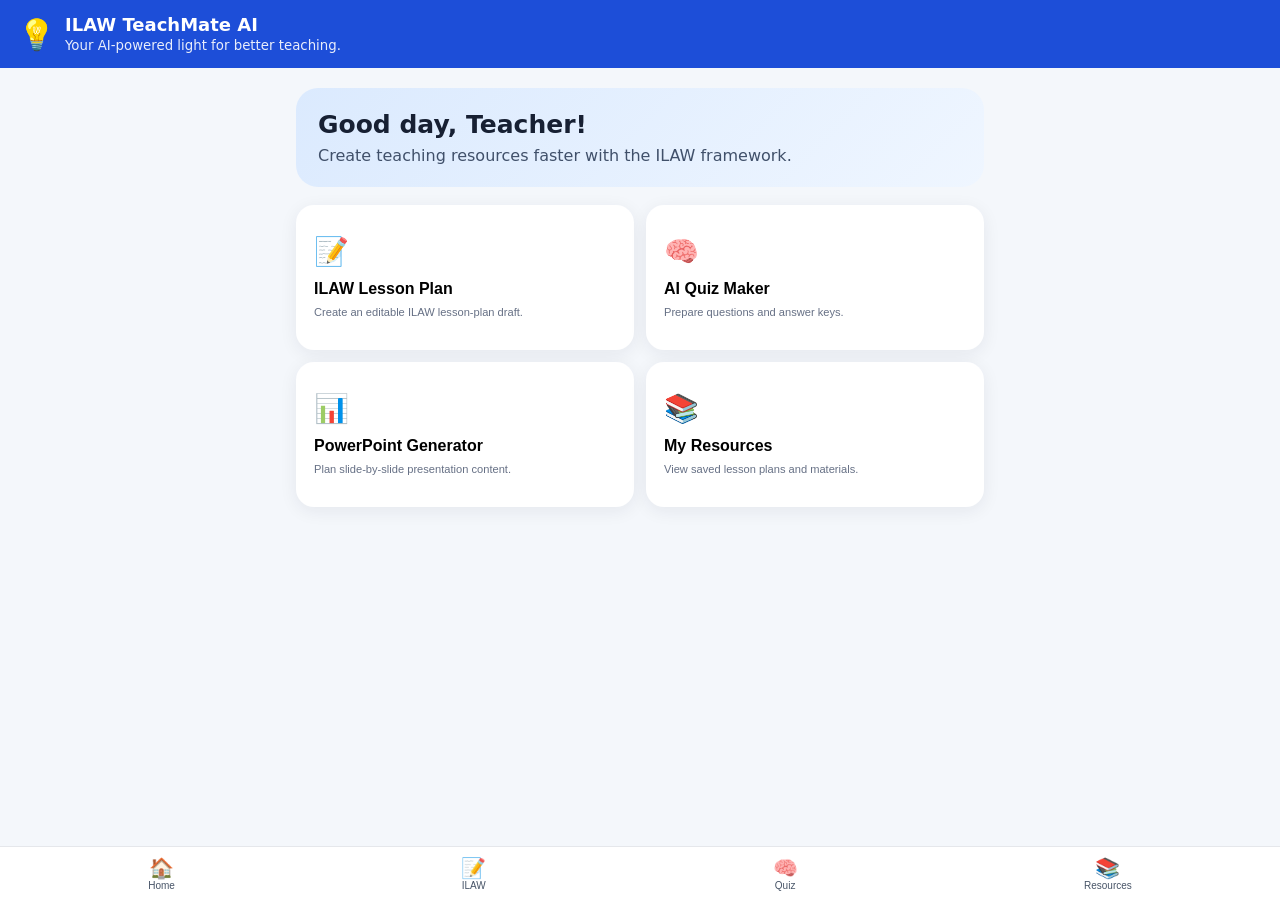
==== index.html @ 6d732baf "Add files via upload Add ILAW TeachMate Al web app" ====
<!doctype html>
<html lang="en">
<head>
<meta charset="UTF-8"><meta name="viewport" content="width=device-width,initial-scale=1">
<meta name="theme-color" content="#1d4ed8"><link rel="manifest" href="manifest.json">
<title>ILAW TeachMate AI</title><link rel="stylesheet" href="styles.css">
</head>
<body>
<header class="topbar"><div class="brand"><span class="logo">💡</span><div><b>ILAW TeachMate AI</b><small>Your AI-powered light for better teaching.</small></div></div></header>
<main class="container">
<section id="home" class="view active"><div class="hero"><h1>Good day, Teacher!</h1><p>Create teaching resources faster with the ILAW framework.</p></div>
<div class="grid">
<button class="card" onclick="show('lesson')"><span>📝</span><b>ILAW Lesson Plan</b><small>Create an editable ILAW lesson-plan draft.</small></button>
<button class="card" onclick="show('quiz')"><span>🧠</span><b>AI Quiz Maker</b><small>Prepare questions and answer keys.</small></button>
<button class="card" onclick="show('ppt')"><span>📊</span><b>PowerPoint Generator</b><small>Plan slide-by-slide presentation content.</small></button>
<button class="card" onclick="show('resources')"><span>📚</span><b>My Resources</b><small>View saved lesson plans and materials.</small></button>
</div></section>

<section id="lesson" class="view"><button class="back" onclick="show('home')">← Home</button><h2>📝 ILAW Lesson Plan Generator</h2>
<p class="muted">Enter your lesson details, then generate a structured draft for review.</p>
<div class="form">
<label>Grade Level<input id="grade" value="Grade 7"></label>
<label>Learning Area / Subject<input id="subject" value="Mathematics"></label>
<label>Curriculum<select id="curriculum"><option>MATATAG Curriculum</option><option>Other DepEd Curriculum</option><option>Custom School Template</option></select></label>
<label>Quarter / Term<input id="quarter" placeholder="e.g., Quarter 1"></label>
<label>Week / Date<input id="week" placeholder="e.g., Week 3 / August 4, 2026"></label>
<label>Time Allotment<input id="duration" value="45 minutes"></label>
<label>Topic<input id="topic" placeholder="e.g., Measures of Central Tendency"></label>
<label>Learning Competency<textarea id="competency" placeholder="Enter the learning competency"></textarea></label>
<label>Competency Code<input id="code" placeholder="Optional"></label>
<label>Learning Resources<textarea id="resources" placeholder="Books, modules, slides, manipulatives, websites, etc."></textarea></label>
<button class="primary" onclick="generateLesson()">✨ Generate ILAW Lesson Plan</button>
</div><div id="output" class="output hidden"></div></section>

<section id="quiz" class="view"><button class="back" onclick="show('home')">← Home</button><h2>🧠 AI Quiz Maker</h2><p class="muted">Prototype screen—live AI quiz generation can be connected through a secure backend.</p>
<div class="form"><label>Grade Level<input placeholder="Grade 7"></label><label>Subject<input placeholder="Mathematics"></label><label>Topic<input placeholder="Topic"></label><label>Number of Questions<input type="number" value="10"></label><label>Question Type<select><option>Multiple Choice</option><option>True or False</option><option>Mixed</option></select></label><button class="primary" onclick="alert('Quiz Generator is ready for AI backend integration.')">Generate Quiz</button></div></section>

<section id="ppt" class="view"><button class="back" onclick="show('home')">← Home</button><h2>📊 PowerPoint Generator</h2><p class="muted">Prototype screen—live PPTX generation can be connected through a secure backend.</p>
<div class="form"><label>Grade Level<input placeholder="Grade 7"></label><label>Subject<input placeholder="Mathematics"></label><label>Topic<input placeholder="Topic"></label><label>Number of Slides<input type="number" value="12"></label><button class="primary" onclick="alert('PowerPoint Generator is ready for AI and PPTX backend integration.')">Generate Presentation</button></div></section>

<section id="resources" class="view"><button class="back" onclick="show('home')">← Home</button><h2>📚 My Resources</h2><div id="saved"></div></section>
</main>
<nav class="bottom"><button onclick="show('home')">🏠<small>Home</small></button><button onclick="show('lesson')">📝<small>ILAW</small></button><button onclick="show('quiz')">🧠<small>Quiz</small></button><button onclick="show('resources')">📚<small>Resources</small></button></nav>
<script src="app.js"></script></body></html>
---- styles.css ----
*{box-sizing:border-box}body{margin:0;font-family:Inter,system-ui,-apple-system,Segoe UI,sans-serif;background:#f4f7fb;color:#172033}.topbar{background:#1d4ed8;color:#fff;padding:14px 18px;position:sticky;top:0;z-index:5}.brand{display:flex;align-items:center;gap:10px}.logo{font-size:30px}.brand b{display:block;font-size:18px}.brand small{opacity:.9}.container{max-width:720px;margin:auto;padding:20px 16px 90px}.hero{background:linear-gradient(135deg,#dbeafe,#eff6ff);border-radius:22px;padding:22px;margin-bottom:18px}.hero h1{margin:0 0 7px;font-size:25px}.hero p{margin:0;color:#40506a}.grid{display:grid;grid-template-columns:1fr 1fr;gap:12px}.card{border:0;background:#fff;border-radius:18px;padding:18px;text-align:left;box-shadow:0 4px 18px #17203312;min-height:145px}.card span{font-size:28px;display:block;margin-bottom:12px}.card b{display:block;font-size:16px;margin-bottom:6px}.card small{color:#667085;line-height:1.4}.view{display:none}.view.active{display:block}.back{border:0;background:none;color:#1d4ed8;font-weight:700;padding:0;margin:4px 0 18px}.muted{color:#667085}.form{background:#fff;border-radius:18px;padding:16px;box-shadow:0 4px 18px #17203310}.form label{display:block;font-weight:700;margin-bottom:13px;font-size:14px}.form input,.form textarea,.form select{display:block;width:100%;margin-top:6px;padding:12px;border:1px solid #d0d5dd;border-radius:10px;font:inherit;background:#fff}.form textarea{min-height:80px;resize:vertical}.primary{width:100%;border:0;border-radius:12px;background:#1d4ed8;color:#fff;padding:14px;font-weight:800;font-size:15px}.output{background:#fff;margin-top:16px;border-radius:18px;padding:18px;box-shadow:0 4px 18px #17203310}.output h3{color:#1d4ed8;margin-bottom:7px}.output h4{margin-bottom:5px}.output p{line-height:1.55}.actions{display:flex;gap:8px;flex-wrap:wrap;margin-top:15px}.actions button{border:1px solid #cbd5e1;background:#fff;border-radius:9px;padding:9px 12px;font-weight:700}.bottom{position:fixed;bottom:0;left:0;right:0;background:#fff;border-top:1px solid #e5e7eb;display:flex;justify-content:space-around;padding:8px 5px;z-index:10}.bottom button{border:0;background:none;font-size:20px}.bottom small{display:block;font-size:10px;color:#475467}@media(max-width:480px){.grid{grid-template-columns:1fr}.hero h1{font-size:22px}}
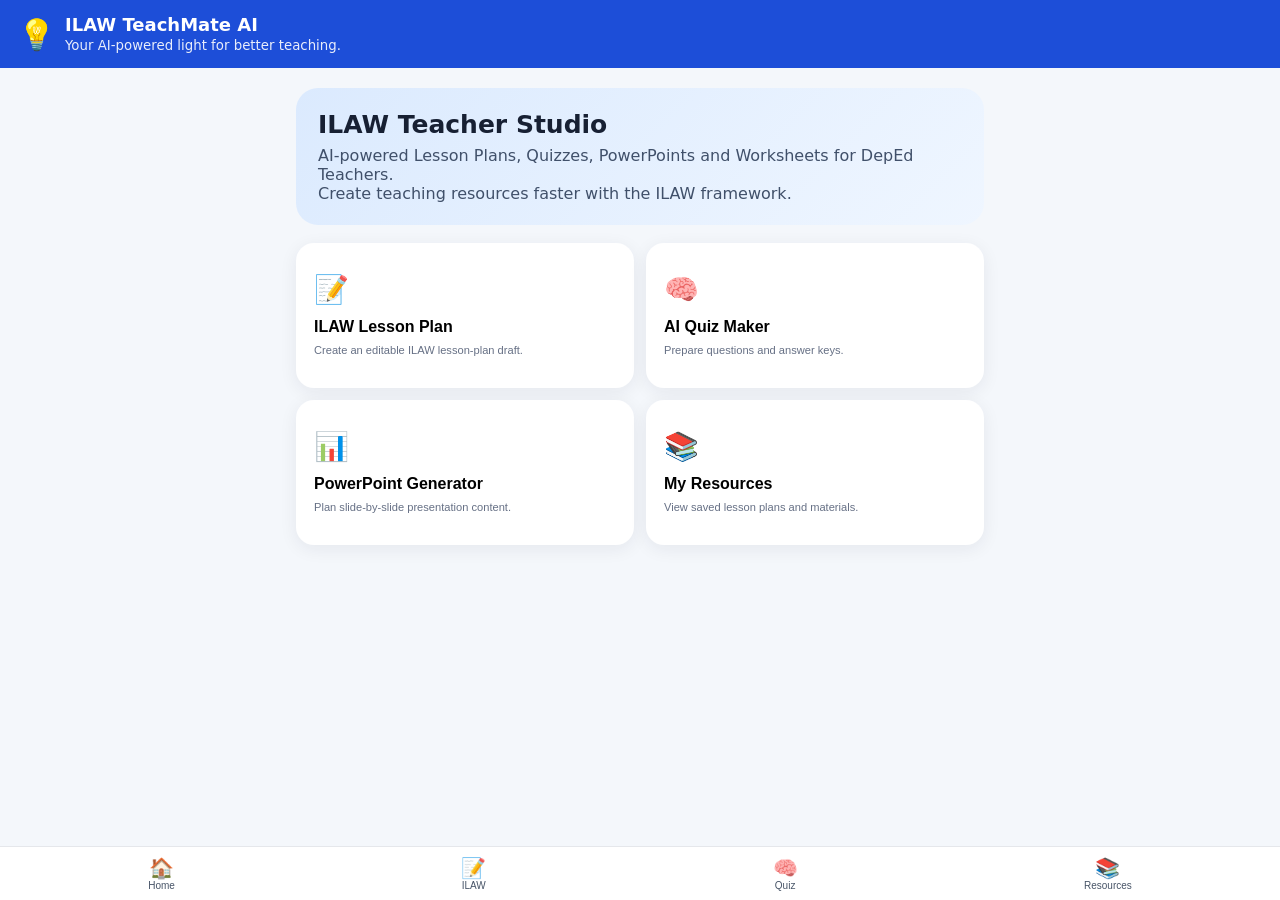
==== commit 5e64398f: "Update index.html" ====
--- a/index.html
+++ b/index.html
@@ -8,7 +8,8 @@
 <body>
 <header class="topbar"><div class="brand"><span class="logo">💡</span><div><b>ILAW TeachMate AI</b><small>Your AI-powered light for better teaching.</small></div></div></header>
 <main class="container">
-<section id="home" class="view active"><div class="hero"><h1>Good day, Teacher!</h1><p>Create teaching resources faster with the ILAW framework.</p></div>
+<section id="home" class="view active"><div class="hero"><h1>ILAW Teacher Studio</h1>
+<p>AI-powered Lesson Plans, Quizzes, PowerPoints and Worksheets for DepEd Teachers.</p><p>Create teaching resources faster with the ILAW framework.</p></div>
 <div class="grid">
 <button class="card" onclick="show('lesson')"><span>📝</span><b>ILAW Lesson Plan</b><small>Create an editable ILAW lesson-plan draft.</small></button>
 <button class="card" onclick="show('quiz')"><span>🧠</span><b>AI Quiz Maker</b><small>Prepare questions and answer keys.</small></button>
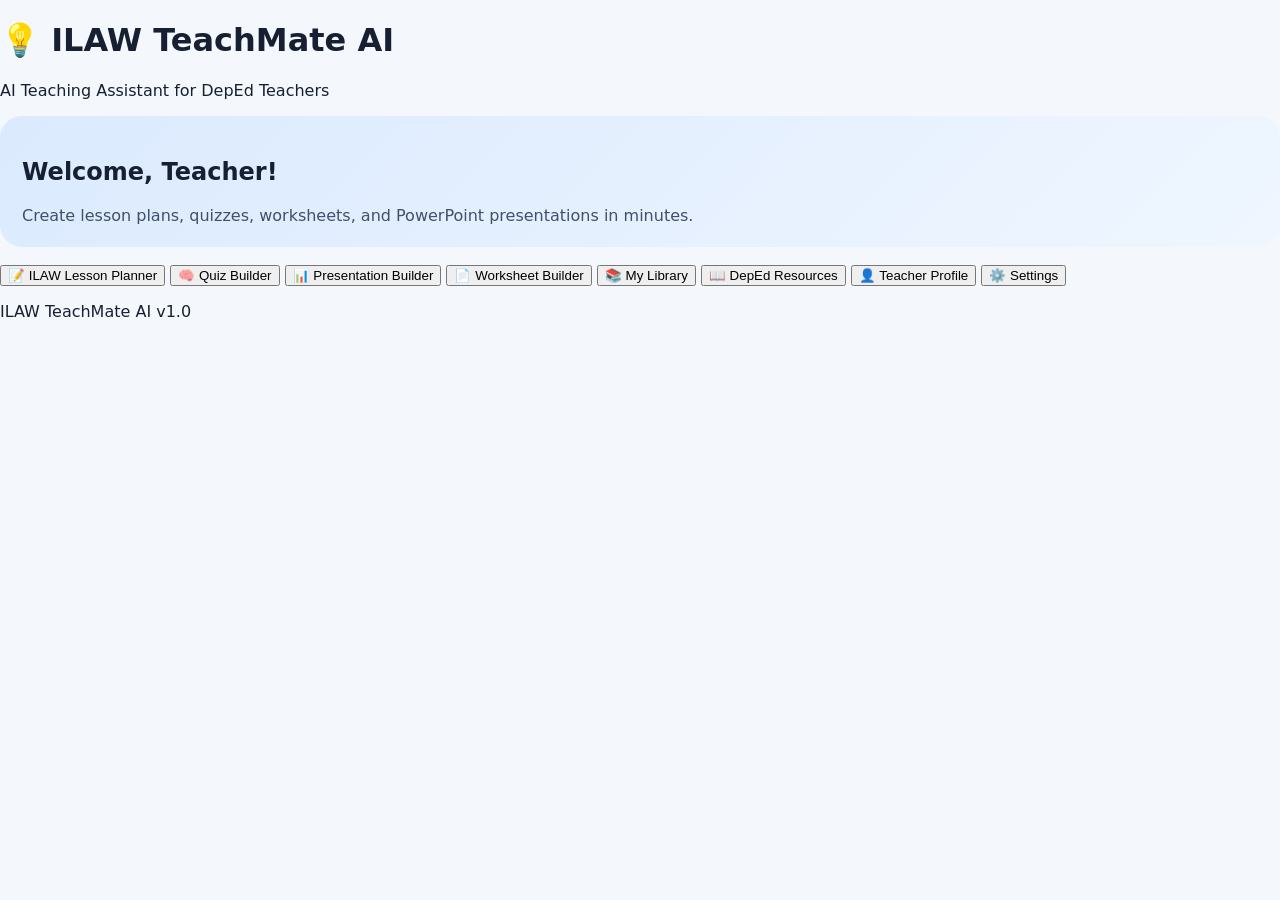
==== commit 6f4a8fec: "Update index.html" ====
--- a/index.html
+++ b/index.html
@@ -1,45 +1,75 @@
-<!doctype html>
+<!DOCTYPE html>
 <html lang="en">
 <head>
-<meta charset="UTF-8"><meta name="viewport" content="width=device-width,initial-scale=1">
-<meta name="theme-color" content="#1d4ed8"><link rel="manifest" href="manifest.json">
-<title>ILAW TeachMate AI</title><link rel="stylesheet" href="styles.css">
+    <meta charset="UTF-8">
+    <meta name="viewport" content="width=device-width, initial-scale=1.0">
+    <title>ILAW TeachMate AI</title>
+
+    <link rel="stylesheet" href="styles.css">
 </head>
+
 <body>
-<header class="topbar"><div class="brand"><span class="logo">💡</span><div><b>ILAW TeachMate AI</b><small>Your AI-powered light for better teaching.</small></div></div></header>
-<main class="container">
-<section id="home" class="view active"><div class="hero"><h1>ILAW Teacher Studio</h1>
-<p>AI-powered Lesson Plans, Quizzes, PowerPoints and Worksheets for DepEd Teachers.</p><p>Create teaching resources faster with the ILAW framework.</p></div>
-<div class="grid">
-<button class="card" onclick="show('lesson')"><span>📝</span><b>ILAW Lesson Plan</b><small>Create an editable ILAW lesson-plan draft.</small></button>
-<button class="card" onclick="show('quiz')"><span>🧠</span><b>AI Quiz Maker</b><small>Prepare questions and answer keys.</small></button>
-<button class="card" onclick="show('ppt')"><span>📊</span><b>PowerPoint Generator</b><small>Plan slide-by-slide presentation content.</small></button>
-<button class="card" onclick="show('resources')"><span>📚</span><b>My Resources</b><small>View saved lesson plans and materials.</small></button>
-</div></section>
 
-<section id="lesson" class="view"><button class="back" onclick="show('home')">← Home</button><h2>📝 ILAW Lesson Plan Generator</h2>
-<p class="muted">Enter your lesson details, then generate a structured draft for review.</p>
-<div class="form">
-<label>Grade Level<input id="grade" value="Grade 7"></label>
-<label>Learning Area / Subject<input id="subject" value="Mathematics"></label>
-<label>Curriculum<select id="curriculum"><option>MATATAG Curriculum</option><option>Other DepEd Curriculum</option><option>Custom School Template</option></select></label>
-<label>Quarter / Term<input id="quarter" placeholder="e.g., Quarter 1"></label>
-<label>Week / Date<input id="week" placeholder="e.g., Week 3 / August 4, 2026"></label>
-<label>Time Allotment<input id="duration" value="45 minutes"></label>
-<label>Topic<input id="topic" placeholder="e.g., Measures of Central Tendency"></label>
-<label>Learning Competency<textarea id="competency" placeholder="Enter the learning competency"></textarea></label>
-<label>Competency Code<input id="code" placeholder="Optional"></label>
-<label>Learning Resources<textarea id="resources" placeholder="Books, modules, slides, manipulatives, websites, etc."></textarea></label>
-<button class="primary" onclick="generateLesson()">✨ Generate ILAW Lesson Plan</button>
-</div><div id="output" class="output hidden"></div></section>
+<header>
+    <h1>💡 ILAW TeachMate AI</h1>
+    <p>AI Teaching Assistant for DepEd Teachers</p>
+</header>
 
-<section id="quiz" class="view"><button class="back" onclick="show('home')">← Home</button><h2>🧠 AI Quiz Maker</h2><p class="muted">Prototype screen—live AI quiz generation can be connected through a secure backend.</p>
-<div class="form"><label>Grade Level<input placeholder="Grade 7"></label><label>Subject<input placeholder="Mathematics"></label><label>Topic<input placeholder="Topic"></label><label>Number of Questions<input type="number" value="10"></label><label>Question Type<select><option>Multiple Choice</option><option>True or False</option><option>Mixed</option></select></label><button class="primary" onclick="alert('Quiz Generator is ready for AI backend integration.')">Generate Quiz</button></div></section>
+<main>
 
-<section id="ppt" class="view"><button class="back" onclick="show('home')">← Home</button><h2>📊 PowerPoint Generator</h2><p class="muted">Prototype screen—live PPTX generation can be connected through a secure backend.</p>
-<div class="form"><label>Grade Level<input placeholder="Grade 7"></label><label>Subject<input placeholder="Mathematics"></label><label>Topic<input placeholder="Topic"></label><label>Number of Slides<input type="number" value="12"></label><button class="primary" onclick="alert('PowerPoint Generator is ready for AI and PPTX backend integration.')">Generate Presentation</button></div></section>
+<section class="hero">
 
-<section id="resources" class="view"><button class="back" onclick="show('home')">← Home</button><h2>📚 My Resources</h2><div id="saved"></div></section>
+<h2>Welcome, Teacher!</h2>
+
+<p>Create lesson plans, quizzes, worksheets, and PowerPoint presentations in minutes.</p>
+
+</section>
+
+<section class="dashboard">
+
+<button onclick="showMessage('Lesson Planner')">
+📝 ILAW Lesson Planner
+</button>
+
+<button onclick="showMessage('Quiz Builder')">
+🧠 Quiz Builder
+</button>
+
+<button onclick="showMessage('Presentation Builder')">
+📊 Presentation Builder
+</button>
+
+<button onclick="showMessage('Worksheet Builder')">
+📄 Worksheet Builder
+</button>
+
+<button onclick="showMessage('My Library')">
+📚 My Library
+</button>
+
+<button onclick="showMessage('DepEd Resources')">
+📖 DepEd Resources
+</button>
+
+<button onclick="showMessage('Teacher Profile')">
+👤 Teacher Profile
+</button>
+
+<button onclick="showMessage('Settings')">
+⚙️ Settings
+</button>
+
+</section>
+
 </main>
-<nav class="bottom"><button onclick="show('home')">🏠<small>Home</small></button><button onclick="show('lesson')">📝<small>ILAW</small></button><button onclick="show('quiz')">🧠<small>Quiz</small></button><button onclick="show('resources')">📚<small>Resources</small></button></nav>
-<script src="app.js"></script></body></html>+
+<footer>
+
+<p>ILAW TeachMate AI v1.0</p>
+
+</footer>
+
+<script src="app.js"></script>
+
+</body>
+</html>
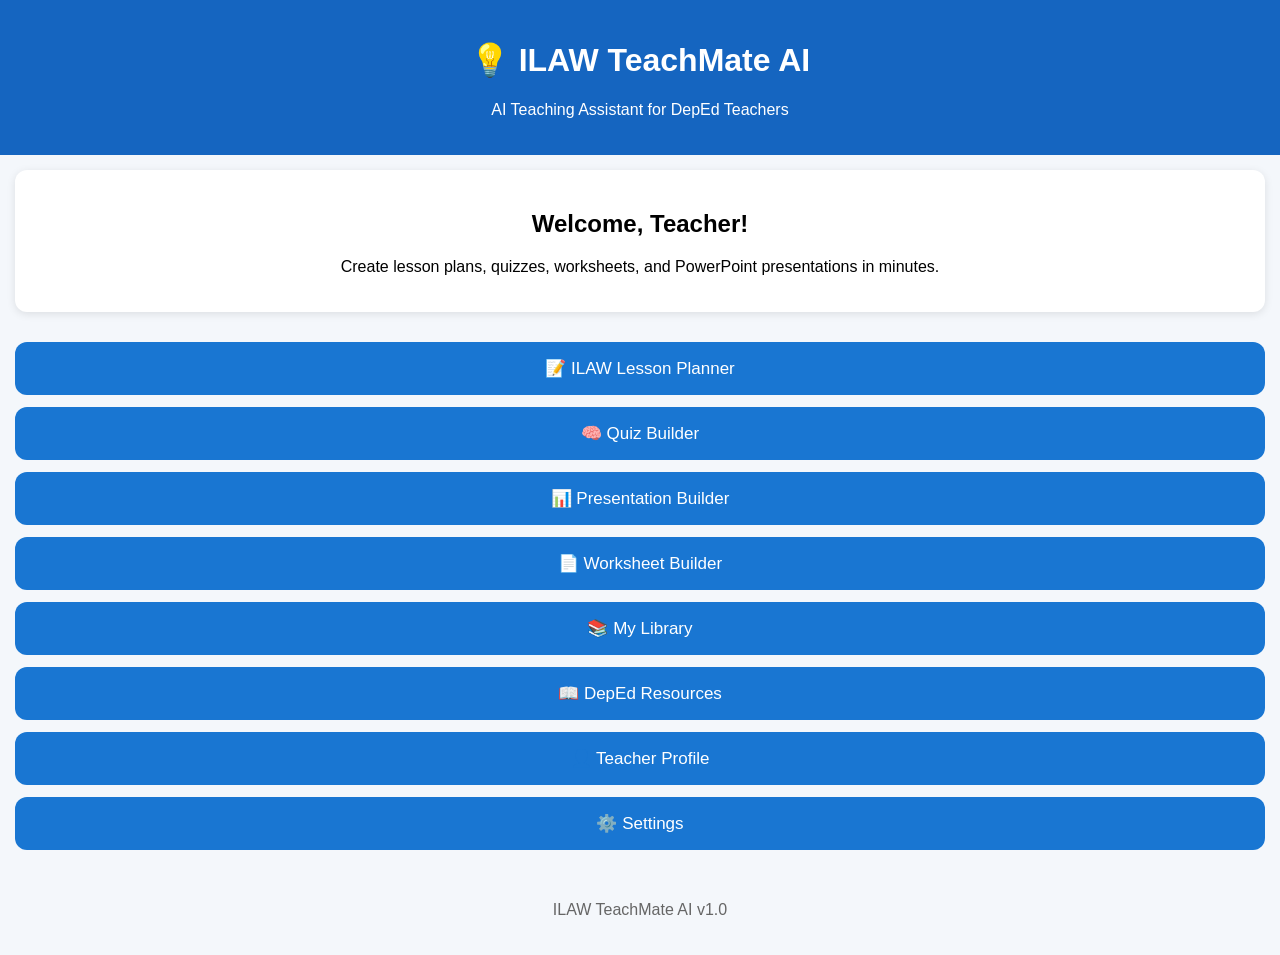
==== commit 1490d136: "Update index.html" ====
--- a/index.html
+++ b/index.html
@@ -27,7 +27,7 @@
 
 <section class="dashboard">
 
-<button onclick="showMessage('Lesson Planner')">
+<button onclick="window.location.href='less on.html'">
 📝 ILAW Lesson Planner
 </button>
 
--- a/styles.css
+++ b/styles.css
@@ -1 +1,48 @@
-*{box-sizing:border-box}body{margin:0;font-family:Inter,system-ui,-apple-system,Segoe UI,sans-serif;background:#f4f7fb;color:#172033}.topbar{background:#1d4ed8;color:#fff;padding:14px 18px;position:sticky;top:0;z-index:5}.brand{display:flex;align-items:center;gap:10px}.logo{font-size:30px}.brand b{display:block;font-size:18px}.brand small{opacity:.9}.container{max-width:720px;margin:auto;padding:20px 16px 90px}.hero{background:linear-gradient(135deg,#dbeafe,#eff6ff);border-radius:22px;padding:22px;margin-bottom:18px}.hero h1{margin:0 0 7px;font-size:25px}.hero p{margin:0;color:#40506a}.grid{display:grid;grid-template-columns:1fr 1fr;gap:12px}.card{border:0;background:#fff;border-radius:18px;padding:18px;text-align:left;box-shadow:0 4px 18px #17203312;min-height:145px}.card span{font-size:28px;display:block;margin-bottom:12px}.card b{display:block;font-size:16px;margin-bottom:6px}.card small{color:#667085;line-height:1.4}.view{display:none}.view.active{display:block}.back{border:0;background:none;color:#1d4ed8;font-weight:700;padding:0;margin:4px 0 18px}.muted{color:#667085}.form{background:#fff;border-radius:18px;padding:16px;box-shadow:0 4px 18px #17203310}.form label{display:block;font-weight:700;margin-bottom:13px;font-size:14px}.form input,.form textarea,.form select{display:block;width:100%;margin-top:6px;padding:12px;border:1px solid #d0d5dd;border-radius:10px;font:inherit;background:#fff}.form textarea{min-height:80px;resize:vertical}.primary{width:100%;border:0;border-radius:12px;background:#1d4ed8;color:#fff;padding:14px;font-weight:800;font-size:15px}.output{background:#fff;margin-top:16px;border-radius:18px;padding:18px;box-shadow:0 4px 18px #17203310}.output h3{color:#1d4ed8;margin-bottom:7px}.output h4{margin-bottom:5px}.output p{line-height:1.55}.actions{display:flex;gap:8px;flex-wrap:wrap;margin-top:15px}.actions button{border:1px solid #cbd5e1;background:#fff;border-radius:9px;padding:9px 12px;font-weight:700}.bottom{position:fixed;bottom:0;left:0;right:0;background:#fff;border-top:1px solid #e5e7eb;display:flex;justify-content:space-around;padding:8px 5px;z-index:10}.bottom button{border:0;background:none;font-size:20px}.bottom small{display:block;font-size:10px;color:#475467}@media(max-width:480px){.grid{grid-template-columns:1fr}.hero h1{font-size:22px}}+body{
+    margin:0;
+    font-family:Arial,sans-serif;
+    background:#f4f7fb;
+}
+
+header{
+    background:#1565c0;
+    color:white;
+    text-align:center;
+    padding:20px;
+}
+
+.hero{
+    background:white;
+    margin:15px;
+    padding:20px;
+    border-radius:12px;
+    text-align:center;
+    box-shadow:0 2px 8px rgba(0,0,0,.1);
+}
+
+.dashboard{
+    display:grid;
+    grid-template-columns:1fr;
+    gap:12px;
+    padding:15px;
+}
+
+.dashboard button{
+    padding:16px;
+    font-size:17px;
+    border:none;
+    border-radius:12px;
+    background:#1976d2;
+    color:white;
+    cursor:pointer;
+}
+
+.dashboard button:hover{
+    background:#0d47a1;
+}
+
+footer{
+    text-align:center;
+    padding:20px;
+    color:#666;
+}
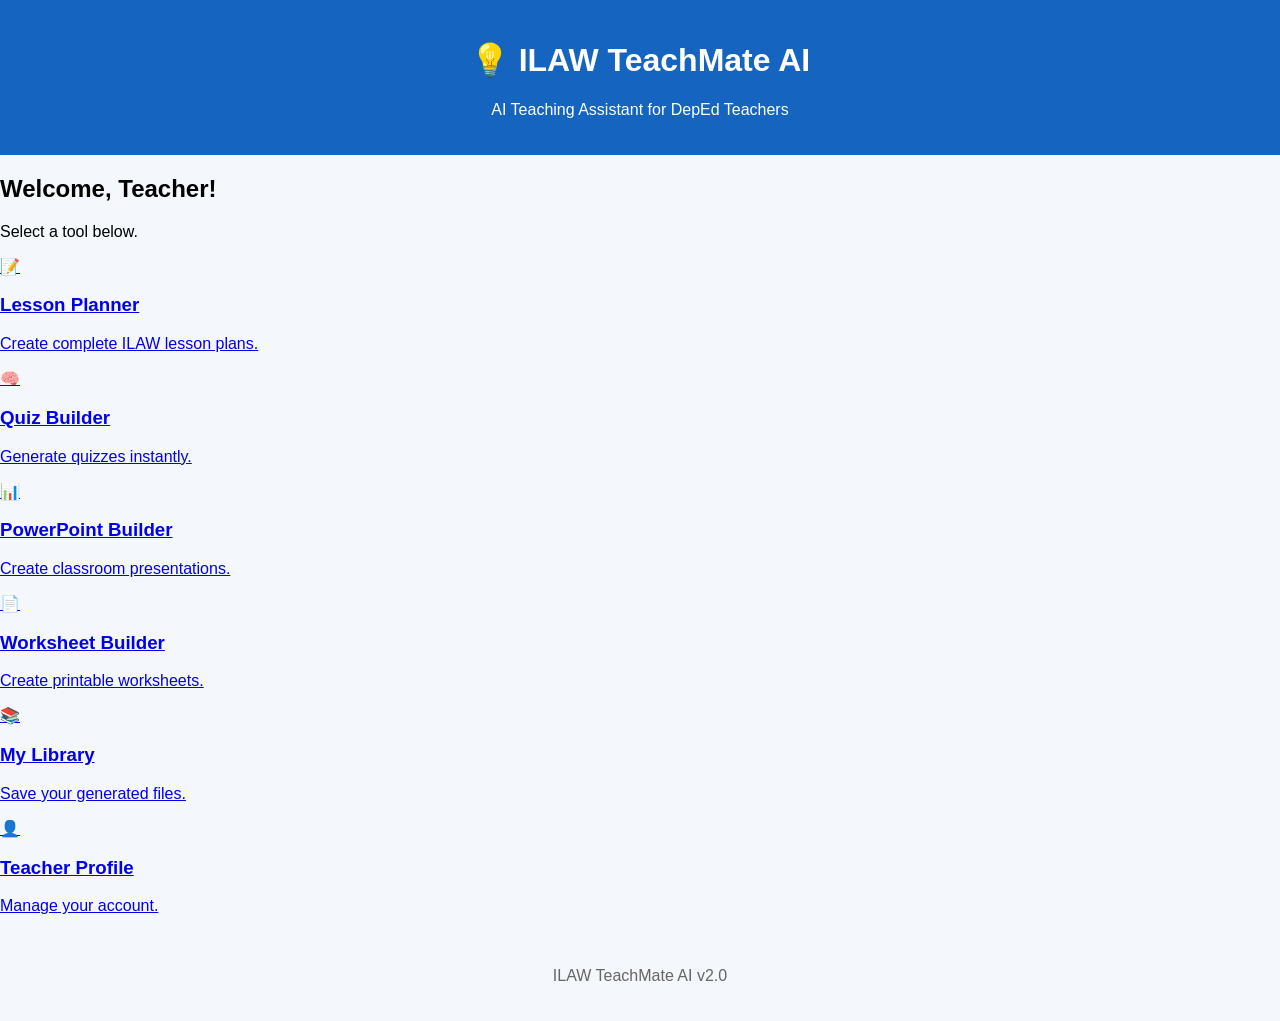
==== commit a1ac3868: "Update index.html" ====
--- a/index.html
+++ b/index.html
@@ -1,71 +1,73 @@
 <!DOCTYPE html>
 <html lang="en">
 <head>
-    <meta charset="UTF-8">
-    <meta name="viewport" content="width=device-width, initial-scale=1.0">
-    <title>ILAW TeachMate AI</title>
+<meta charset="UTF-8">
+<meta name="viewport" content="width=device-width, initial-scale=1.0">
 
-    <link rel="stylesheet" href="styles.css">
+<title>ILAW TeachMate AI</title>
+
+<link rel="stylesheet" href="styles.css">
+<link rel="manifest" href="manifest.json">
 </head>
 
 <body>
 
-<header>
-    <h1>💡 ILAW TeachMate AI</h1>
-    <p>AI Teaching Assistant for DepEd Teachers</p>
+<header class="header">
+<h1>💡 ILAW TeachMate AI</h1>
+<p>AI Teaching Assistant for DepEd Teachers</p>
 </header>
 
-<main>
-
-<section class="hero">
+<main class="container">
 
 <h2>Welcome, Teacher!</h2>
 
-<p>Create lesson plans, quizzes, worksheets, and PowerPoint presentations in minutes.</p>
+<p>Select a tool below.</p>
 
-</section>
+<div class="grid">
 
-<section class="dashboard">
+<a href="lesson.html" class="card">
+📝
+<h3>Lesson Planner</h3>
+<p>Create complete ILAW lesson plans.</p>
+</a>
 
-<button onclick="window.location.href='less on.html'">
-📝 ILAW Lesson Planner
-</button>
+<a href="quiz.html" class="card">
+🧠
+<h3>Quiz Builder</h3>
+<p>Generate quizzes instantly.</p>
+</a>
 
-<button onclick="showMessage('Quiz Builder')">
-🧠 Quiz Builder
-</button>
+<a href="powerpoint.html" class="card">
+📊
+<h3>PowerPoint Builder</h3>
+<p>Create classroom presentations.</p>
+</a>
 
-<button onclick="showMessage('Presentation Builder')">
-📊 Presentation Builder
-</button>
+<a href="worksheet.html" class="card">
+📄
+<h3>Worksheet Builder</h3>
+<p>Create printable worksheets.</p>
+</a>
 
-<button onclick="showMessage('Worksheet Builder')">
-📄 Worksheet Builder
-</button>
+<a href="library.html" class="card">
+📚
+<h3>My Library</h3>
+<p>Save your generated files.</p>
+</a>
 
-<button onclick="showMessage('My Library')">
-📚 My Library
-</button>
+<a href="profile.html" class="card">
+👤
+<h3>Teacher Profile</h3>
+<p>Manage your account.</p>
+</a>
 
-<button onclick="showMessage('DepEd Resources')">
-📖 DepEd Resources
-</button>
-
-<button onclick="showMessage('Teacher Profile')">
-👤 Teacher Profile
-</button>
-
-<button onclick="showMessage('Settings')">
-⚙️ Settings
-</button>
-
-</section>
+</div>
 
 </main>
 
 <footer>
 
-<p>ILAW TeachMate AI v1.0</p>
+<p>ILAW TeachMate AI v2.0</p>
 
 </footer>
 
